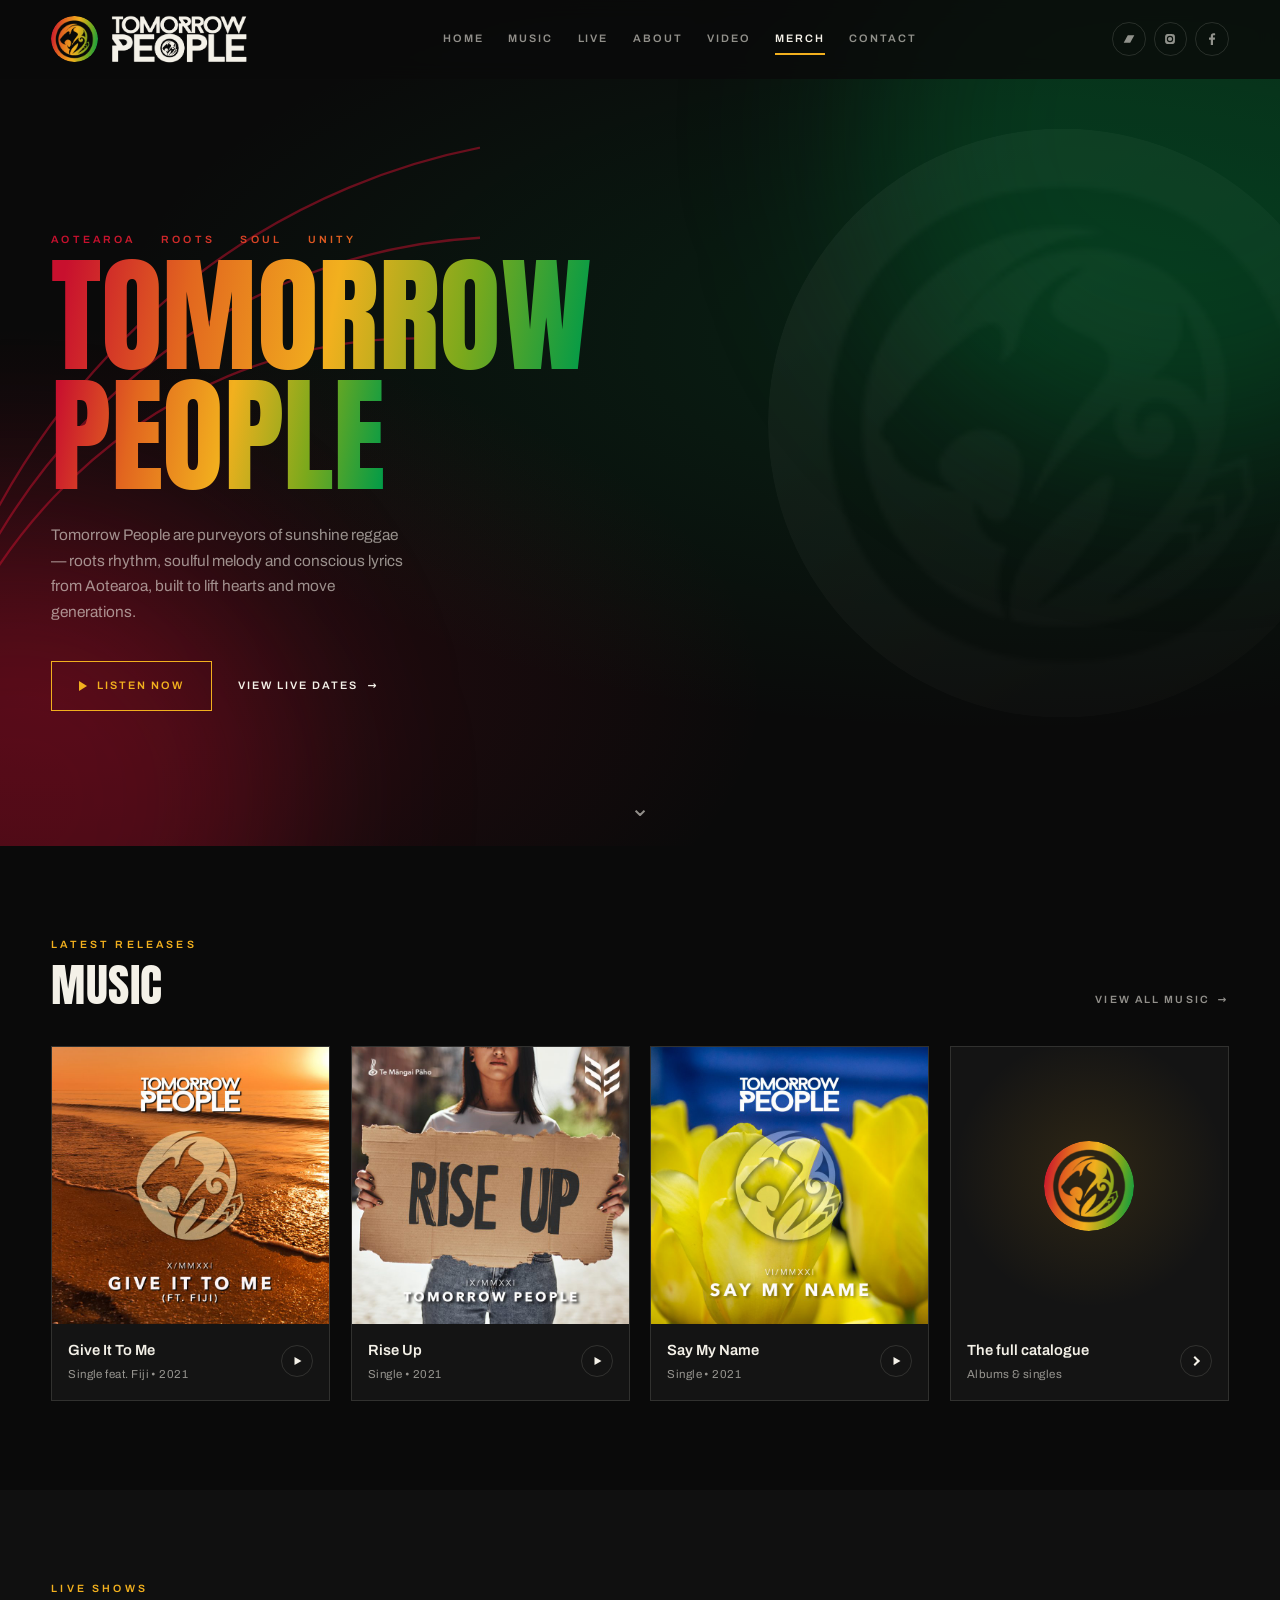
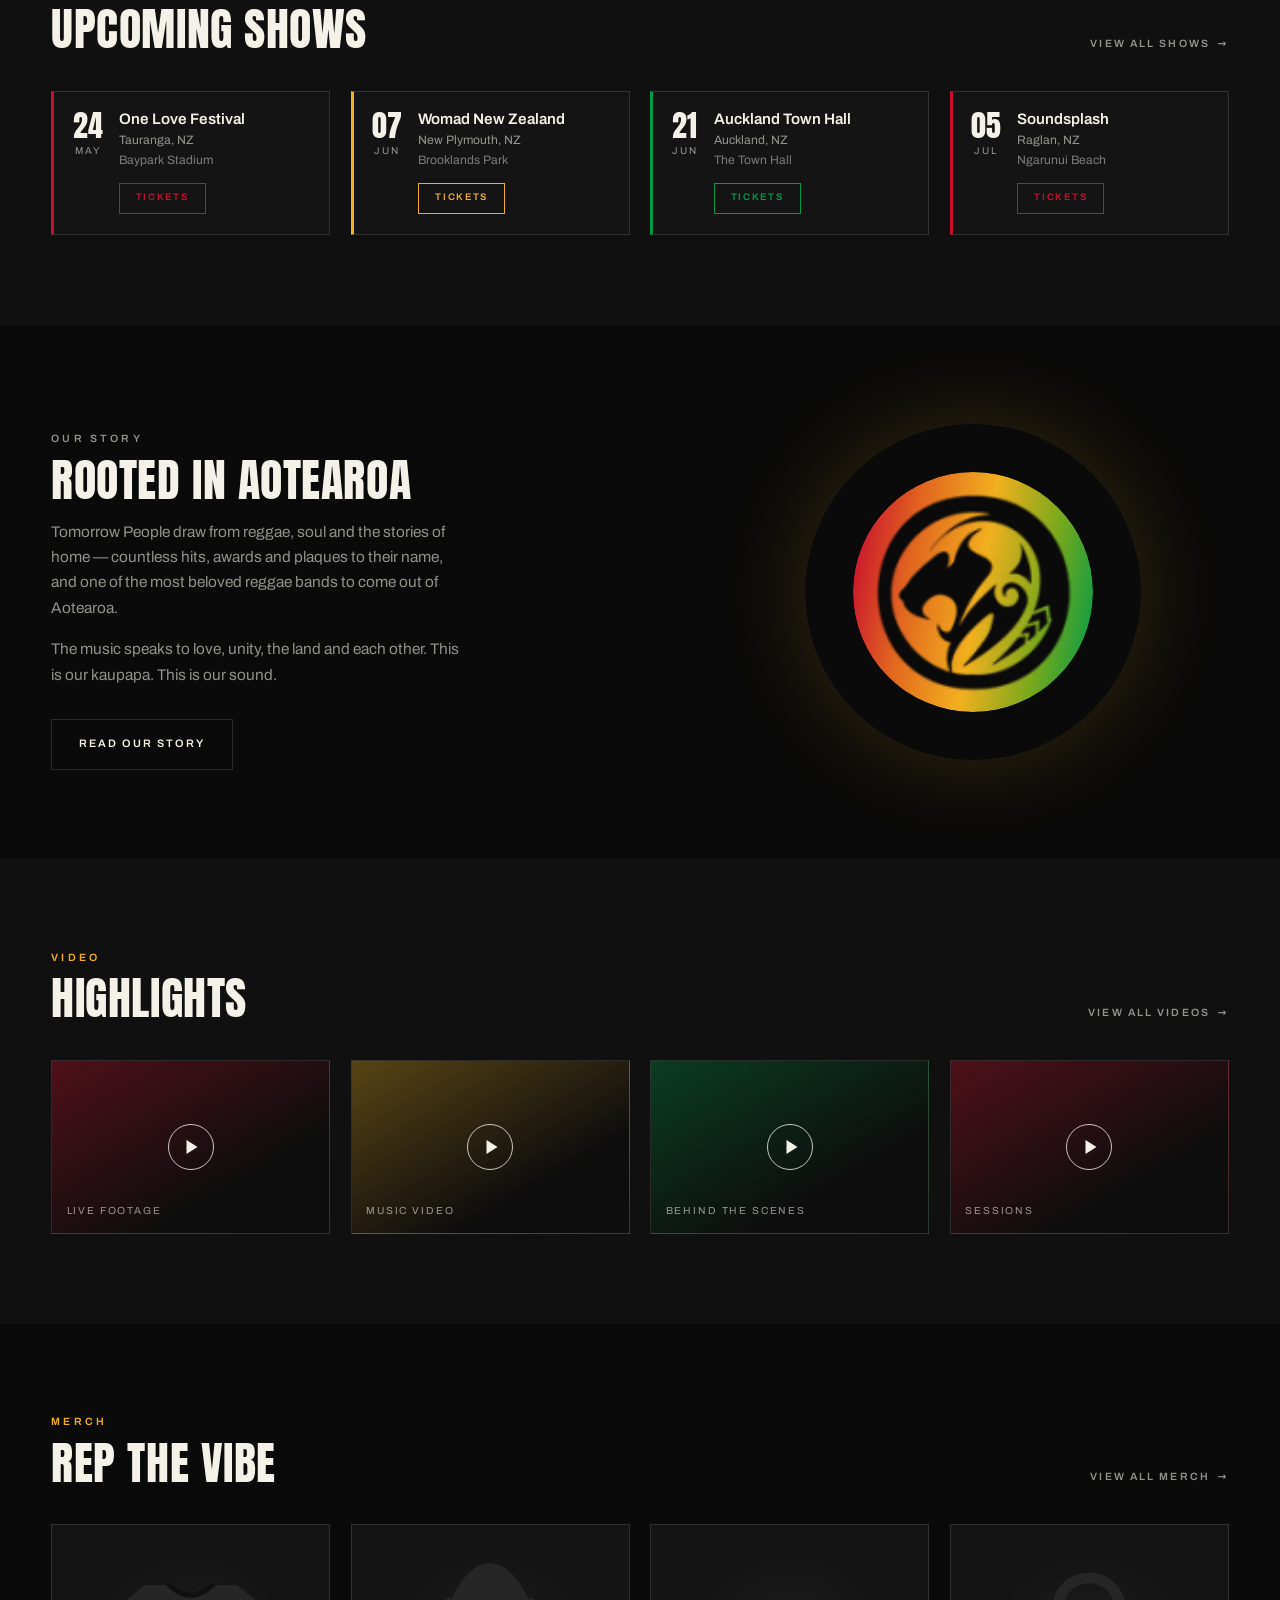
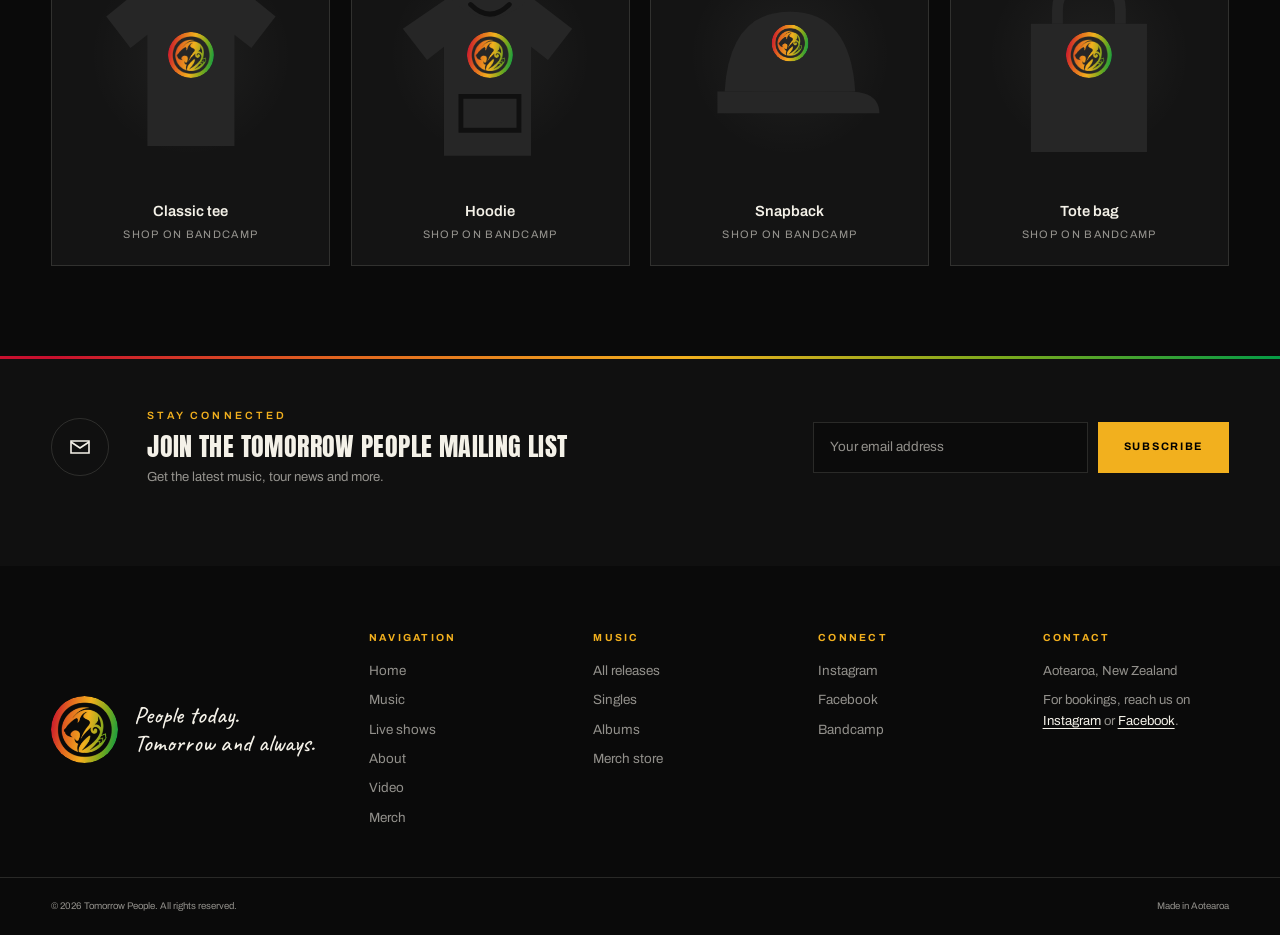
==== redesign/index.html @ d62527a4 "Add Tomorrow People website redesign Reggae-palette single-page redesign plus a self-contained stand" ====
<!DOCTYPE html>
<html lang="en-NZ">
<head>
<meta charset="utf-8">
<meta name="viewport" content="width=device-width, initial-scale=1">
<title>Tomorrow People — Aotearoa Reggae Band</title>
<meta name="description" content="Tomorrow People are purveyors of sunshine reggae. Countless hits, awards and plaques to their name, they are one of New Zealand's most beloved reggae bands.">
<link rel="icon" href="img/favicon.png">
<link rel="stylesheet" href="css/fonts.css">
<link rel="stylesheet" href="css/style.css">
</head>
<body>

<a class="skip" href="#main">Skip to content</a>

<header class="site-header" id="home">
  <div class="shell header-inner">
    <a class="brand" href="#home" aria-label="Tomorrow People — home">
      <span class="badge"><span class="badge-inner"><i class="emblem emblem-rasta"></i></span></span>
      <span class="wordmark"></span>
    </a>

    <nav class="nav-desktop" id="nav" aria-label="Primary">
      <a href="#home" class="is-active">Home</a>
      <a href="#music">Music</a>
      <a href="#live">Live</a>
      <a href="#about">About</a>
      <a href="#video">Video</a>
      <a href="#merch">Merch</a>
      <a href="#contact">Contact</a>
    </nav>

    <ul class="header-social">
      <li><a href="https://tomorrowpeople.bandcamp.com" target="_blank" rel="noopener" aria-label="Bandcamp">
        <svg viewBox="0 0 24 24" aria-hidden="true"><path d="M4 17.5 10.2 6.5H20L13.8 17.5H4Z"/></svg></a></li>
      <li><a href="https://www.instagram.com/tomorrowppl/" target="_blank" rel="noopener" aria-label="Instagram">
        <svg viewBox="0 0 24 24" aria-hidden="true"><path d="M12 7.2A4.8 4.8 0 1 0 16.8 12 4.81 4.81 0 0 0 12 7.2Zm0 7.92A3.12 3.12 0 1 1 15.12 12 3.12 3.12 0 0 1 12 15.12Zm6.12-8.1a1.12 1.12 0 1 1-1.12-1.12 1.12 1.12 0 0 1 1.12 1.12ZM12 4.68c2.4 0 2.69.01 3.64.05a4.98 4.98 0 0 1 1.67.31 3 3 0 0 1 1.72 1.72 4.98 4.98 0 0 1 .31 1.67c.04.95.05 1.24.05 3.64s-.01 2.69-.05 3.64a4.98 4.98 0 0 1-.31 1.67 3 3 0 0 1-1.72 1.72 4.98 4.98 0 0 1-1.67.31c-.95.04-1.24.05-3.64.05s-2.69-.01-3.64-.05a4.98 4.98 0 0 1-1.67-.31 3 3 0 0 1-1.72-1.72 4.98 4.98 0 0 1-.31-1.67C4.69 14.69 4.68 14.4 4.68 12s.01-2.69.05-3.64a4.98 4.98 0 0 1 .31-1.67 3 3 0 0 1 1.72-1.72 4.98 4.98 0 0 1 1.67-.31c.95-.04 1.24-.05 3.64-.05Z"/></svg></a></li>
      <li><a href="https://facebook.com/tomorrowppl" target="_blank" rel="noopener" aria-label="Facebook">
        <svg viewBox="0 0 24 24" aria-hidden="true"><path d="M13.5 21v-8h2.7l.4-3.1h-3.1V7.9c0-.9.25-1.5 1.55-1.5h1.65V3.6c-.3-.04-1.3-.13-2.45-.13-2.4 0-4.05 1.47-4.05 4.17V9.9H7.5V13h2.7v8h3.3Z"/></svg></a></li>
    </ul>

    <button class="burger" id="burger" aria-expanded="false" aria-controls="overlay-menu" aria-label="Open menu">
      <span></span><span></span><span></span>
    </button>
  </div>
</header>

<div class="overlay" id="overlay-menu" hidden>
  <nav class="overlay-nav" aria-label="Full">
    <a href="#home">Home</a>
    <a href="#music">Music</a>
    <a href="#live">Live</a>
    <a href="#about">About</a>
    <a href="#video">Video</a>
    <a href="#merch">Merch</a>
    <a href="#contact">Contact</a>
  </nav>
  <div class="overlay-foot">
    <a href="https://tomorrowpeople.bandcamp.com" target="_blank" rel="noopener">Bandcamp</a>
    <a href="https://www.instagram.com/tomorrowppl/" target="_blank" rel="noopener">Instagram</a>
    <a href="https://facebook.com/tomorrowppl" target="_blank" rel="noopener">Facebook</a>
  </div>
</div>

<main id="main">

  <!-- ── HERO ─────────────────────────────────────────────── -->
  <section class="hero">
    <i class="emblem hero-mark" aria-hidden="true"></i>
    <span class="glow glow-left" aria-hidden="true"></span>
    <span class="glow glow-right" aria-hidden="true"></span>
    <svg class="arcs" viewBox="0 0 300 500" preserveAspectRatio="none" aria-hidden="true">
      <path d="M-60 520 A 320 320 0 0 1 260 200" />
      <path d="M-60 520 A 380 380 0 0 1 320 140" />
      <path d="M-60 520 A 440 440 0 0 1 380 80" />
    </svg>

    <div class="shell hero-inner">
      <p class="eyebrow eyebrow-rasta">Aotearoa <b>&bull;</b> Roots <b>&bull;</b> Soul <b>&bull;</b> Unity</p>
      <h1 class="hero-title"><span class="rasta-text">Tomorrow</span><br><span class="rasta-text">People</span></h1>
      <p class="hero-lede">
        Tomorrow People are purveyors of sunshine reggae — roots rhythm,
        soulful melody and conscious lyrics from Aotearoa, built to lift
        hearts and move generations.
      </p>
      <div class="hero-actions">
        <a class="btn btn-gold" href="#music"><span class="play" aria-hidden="true"></span>Listen now</a>
        <a class="btn btn-plain" href="#live">View live dates <span aria-hidden="true">&#8594;</span></a>
      </div>
    </div>

    <a class="scroll-cue" href="#music" aria-label="Scroll to music"><span aria-hidden="true">&#8964;</span></a>
  </section>

  <!-- ── MUSIC ────────────────────────────────────────────── -->
  <section class="band" id="music">
    <div class="shell">
      <div class="head reveal">
        <div>
          <p class="eyebrow eyebrow-gold">Latest releases</p>
          <h2 class="section-title">Music</h2>
        </div>
        <a class="head-link" href="https://tomorrowpeople.bandcamp.com/music" target="_blank" rel="noopener">
          View all music <span aria-hidden="true">&#8594;</span>
        </a>
      </div>

      <ul class="cards reveal">
        <li class="card">
          <a href="https://tomorrowpeople.bandcamp.com/music" target="_blank" rel="noopener">
            <span class="card-art">
              <img src="img/cover-give-it-to-me.jpg" alt="Give It To Me (feat. Fiji) artwork" width="1417" height="1417" loading="lazy">
            </span>
            <span class="card-foot">
              <span class="card-text">
                <strong>Give It To Me</strong>
                <em>Single feat. Fiji &bull; 2021</em>
              </span>
              <span class="play-dot" aria-hidden="true"></span>
            </span>
          </a>
        </li>
        <li class="card">
          <a href="https://tomorrowpeople.bandcamp.com/music" target="_blank" rel="noopener">
            <span class="card-art">
              <img src="img/cover-rise-up.jpg" alt="Rise Up artwork" width="1417" height="1417" loading="lazy">
            </span>
            <span class="card-foot">
              <span class="card-text">
                <strong>Rise Up</strong>
                <em>Single &bull; 2021</em>
              </span>
              <span class="play-dot" aria-hidden="true"></span>
            </span>
          </a>
        </li>
        <li class="card">
          <a href="https://tomorrowpeople.bandcamp.com/music" target="_blank" rel="noopener">
            <span class="card-art">
              <img src="img/cover-say-my-name.jpg" alt="Say My Name artwork" width="1417" height="1417" loading="lazy">
            </span>
            <span class="card-foot">
              <span class="card-text">
                <strong>Say My Name</strong>
                <em>Single &bull; 2021</em>
              </span>
              <span class="play-dot" aria-hidden="true"></span>
            </span>
          </a>
        </li>
        <!-- Fourth tile stands in for the rest of the catalogue — there are only
             three cover files in the current site's media library. -->
        <li class="card card-more">
          <a href="https://tomorrowpeople.bandcamp.com/music" target="_blank" rel="noopener">
            <span class="card-art">
              <i class="emblem emblem-rasta" aria-hidden="true"></i>
            </span>
            <span class="card-foot">
              <span class="card-text">
                <strong>The full catalogue</strong>
                <em>Albums &amp; singles</em>
              </span>
              <span class="play-dot play-dot-arrow" aria-hidden="true"></span>
            </span>
          </a>
        </li>
      </ul>
    </div>
  </section>

  <!-- ── LIVE ─────────────────────────────────────────────── -->
  <section class="band band-alt" id="live">
    <div class="shell">
      <div class="head reveal">
        <div>
          <p class="eyebrow eyebrow-gold">Live shows</p>
          <h2 class="section-title">Upcoming shows</h2>
        </div>
        <a class="head-link" href="#contact">View all shows <span aria-hidden="true">&#8594;</span></a>
      </div>

      <!-- SAMPLE DATES — these are placeholders from the design mockup.
           Replace with real listings before this site goes live. -->
      <ul class="shows reveal">
        <li class="show show-red">
          <p class="show-when"><b>24</b><span>May</span></p>
          <div class="show-what">
            <h3>One Love Festival</h3>
            <p>Tauranga, NZ</p>
            <p class="show-venue">Baypark Stadium</p>
            <a class="ticket" href="#contact">Tickets</a>
          </div>
        </li>
        <li class="show show-gold">
          <p class="show-when"><b>07</b><span>Jun</span></p>
          <div class="show-what">
            <h3>Womad New Zealand</h3>
            <p>New Plymouth, NZ</p>
            <p class="show-venue">Brooklands Park</p>
            <a class="ticket" href="#contact">Tickets</a>
          </div>
        </li>
        <li class="show show-green">
          <p class="show-when"><b>21</b><span>Jun</span></p>
          <div class="show-what">
            <h3>Auckland Town Hall</h3>
            <p>Auckland, NZ</p>
            <p class="show-venue">The Town Hall</p>
            <a class="ticket" href="#contact">Tickets</a>
          </div>
        </li>
        <li class="show show-red">
          <p class="show-when"><b>05</b><span>Jul</span></p>
          <div class="show-what">
            <h3>Soundsplash</h3>
            <p>Raglan, NZ</p>
            <p class="show-venue">Ngarunui Beach</p>
            <a class="ticket" href="#contact">Tickets</a>
          </div>
        </li>
      </ul>
    </div>
  </section>

  <!-- ── ABOUT ────────────────────────────────────────────── -->
  <section class="band story" id="about">
    <div class="shell story-grid">
      <div class="story-copy reveal">
        <p class="eyebrow eyebrow-gold">Our story</p>
        <h2 class="section-title">Rooted in Aotearoa</h2>
        <p>
          Tomorrow People draw from reggae, soul and the stories of home —
          countless hits, awards and plaques to their name, and one of the
          most beloved reggae bands to come out of Aotearoa.
        </p>
        <p>
          The music speaks to love, unity, the land and each other.
          This is our kaupapa. This is our sound.
        </p>
        <a class="btn btn-outline" href="#contact">Read our story</a>
      </div>

      <div class="story-art reveal" aria-hidden="true">
        <span class="ring"><i class="emblem emblem-rasta"></i></span>
      </div>
    </div>
  </section>

  <!-- ── VIDEO ────────────────────────────────────────────── -->
  <section class="band band-alt" id="video">
    <div class="shell">
      <div class="head reveal">
        <div>
          <p class="eyebrow eyebrow-gold">Video</p>
          <h2 class="section-title">Highlights</h2>
        </div>
        <a class="head-link" href="#contact">View all videos <span aria-hidden="true">&#8594;</span></a>
      </div>

      <!-- PLACEHOLDER TILES — no video stills exist in the current site's media
           library. Drop in real thumbnails and links when you have them. -->
      <ul class="videos reveal">
        <li class="video video-red"><a href="#contact"><span class="video-play" aria-hidden="true"></span><span class="video-label">Live footage</span></a></li>
        <li class="video video-gold"><a href="#contact"><span class="video-play" aria-hidden="true"></span><span class="video-label">Music video</span></a></li>
        <li class="video video-green"><a href="#contact"><span class="video-play" aria-hidden="true"></span><span class="video-label">Behind the scenes</span></a></li>
        <li class="video video-red"><a href="#contact"><span class="video-play" aria-hidden="true"></span><span class="video-label">Sessions</span></a></li>
      </ul>
    </div>
  </section>

  <!-- ── MERCH ────────────────────────────────────────────── -->
  <section class="band" id="merch">
    <div class="shell">
      <div class="head reveal">
        <div>
          <p class="eyebrow eyebrow-gold">Merch</p>
          <h2 class="section-title">Rep the vibe</h2>
        </div>
        <a class="head-link" href="https://tomorrowpeople.bandcamp.com/merch" target="_blank" rel="noopener">
          View all merch <span aria-hidden="true">&#8594;</span>
        </a>
      </div>

      <!-- Garments are drawn placeholders — swap in real product photography.
           Prices intentionally omitted rather than invented. -->
      <ul class="merch reveal">
        <li class="product">
          <a href="https://tomorrowpeople.bandcamp.com/merch" target="_blank" rel="noopener">
            <span class="product-art">
              <svg viewBox="0 0 200 200" aria-hidden="true">
                <path d="M62 34 H84 q16 14 32 0 h22 l32 26 -20 26 -14 -11 v92 H64 v-92 l-14 11 -20 -26 z"/>
                <path class="cut" d="M82 34 q18 17 36 0"/>
              </svg>
              <i class="emblem emblem-rasta product-mark"></i>
            </span>
            <span class="product-name">Classic tee</span>
            <span class="product-meta">Shop on Bandcamp</span>
          </a>
        </li>
        <li class="product">
          <a href="https://tomorrowpeople.bandcamp.com/merch" target="_blank" rel="noopener">
            <span class="product-art">
              <svg viewBox="0 0 200 200" aria-hidden="true">
                <path d="M66 44 q34 24 68 0 l34 26 -20 26 -14 -11 v90 H62 v-90 l-14 11 -20 -26 z"/>
                <path d="M68 46 q32 30 64 0 q-14 -30 -32 -30 t-32 30 z"/>
                <path class="cut" d="M84 50 q16 16 32 0"/>
                <path class="cut" d="M76 126 h48 v28 h-48 z"/>
              </svg>
              <i class="emblem emblem-rasta product-mark"></i>
            </span>
            <span class="product-name">Hoodie</span>
            <span class="product-meta">Shop on Bandcamp</span>
          </a>
        </li>
        <li class="product">
          <a href="https://tomorrowpeople.bandcamp.com/merch" target="_blank" rel="noopener">
            <span class="product-art">
              <svg viewBox="0 0 200 200" aria-hidden="true">
                <path d="M46 122 q4 -66 54 -66 t54 66 z"/>
                <path d="M40 122 h108 q26 0 26 18 H40 z"/>
              </svg>
              <i class="emblem emblem-rasta product-mark product-mark-cap"></i>
            </span>
            <span class="product-name">Snapback</span>
            <span class="product-meta">Shop on Bandcamp</span>
          </a>
        </li>
        <li class="product">
          <a href="https://tomorrowpeople.bandcamp.com/merch" target="_blank" rel="noopener">
            <span class="product-art">
              <svg viewBox="0 0 200 200" aria-hidden="true">
                <rect x="52" y="66" width="96" height="106"/>
                <path class="outline" d="M74 66 v-12 a26 26 0 0 1 52 0 v12"/>
              </svg>
              <i class="emblem emblem-rasta product-mark"></i>
            </span>
            <span class="product-name">Tote bag</span>
            <span class="product-meta">Shop on Bandcamp</span>
          </a>
        </li>
      </ul>
    </div>
  </section>

  <!-- ── NEWSLETTER ───────────────────────────────────────── -->
  <section class="subscribe">
    <div class="shell subscribe-inner">
      <span class="envelope" aria-hidden="true">
        <svg viewBox="0 0 24 24"><path d="M3 6h18v12H3z" fill="none" stroke="currentColor" stroke-width="1.6"/><path d="m3 7 9 6 9-6" fill="none" stroke="currentColor" stroke-width="1.6"/></svg>
      </span>
      <div class="subscribe-copy">
        <p class="eyebrow eyebrow-gold">Stay connected</p>
        <h2>Join the Tomorrow People mailing list</h2>
        <p class="subscribe-note">Get the latest music, tour news and more.</p>
      </div>
      <form class="subscribe-form" id="newsletter" novalidate>
        <label class="visually-hidden" for="email">Email address</label>
        <input id="email" name="email" type="email" inputmode="email" placeholder="Your email address" required>
        <button type="submit">Subscribe</button>
      </form>
    </div>
    <p class="form-note" id="form-note" role="status"></p>
  </section>

</main>

<!-- ── FOOTER ─────────────────────────────────────────────── -->
<footer class="site-footer" id="contact">
  <div class="shell footer-grid">
    <div class="footer-brand">
      <span class="badge badge-lg"><span class="badge-inner"><i class="emblem emblem-rasta"></i></span></span>
      <p class="tagline">People today.<br>Tomorrow and always.</p>
    </div>

    <nav class="col" aria-label="Navigation">
      <h2 class="foot-head">Navigation</h2>
      <a href="#home">Home</a>
      <a href="#music">Music</a>
      <a href="#live">Live shows</a>
      <a href="#about">About</a>
      <a href="#video">Video</a>
      <a href="#merch">Merch</a>
    </nav>

    <nav class="col" aria-label="Music">
      <h2 class="foot-head">Music</h2>
      <a href="https://tomorrowpeople.bandcamp.com/music" target="_blank" rel="noopener">All releases</a>
      <a href="https://tomorrowpeople.bandcamp.com/music" target="_blank" rel="noopener">Singles</a>
      <a href="https://tomorrowpeople.bandcamp.com/music" target="_blank" rel="noopener">Albums</a>
      <a href="https://tomorrowpeople.bandcamp.com/merch" target="_blank" rel="noopener">Merch store</a>
    </nav>

    <nav class="col" aria-label="Connect">
      <h2 class="foot-head">Connect</h2>
      <a href="https://www.instagram.com/tomorrowppl/" target="_blank" rel="noopener">Instagram</a>
      <a href="https://facebook.com/tomorrowppl" target="_blank" rel="noopener">Facebook</a>
      <a href="https://tomorrowpeople.bandcamp.com" target="_blank" rel="noopener">Bandcamp</a>
    </nav>

    <!-- No booking/contact email is published on the current site — add one here. -->
    <div class="col">
      <h2 class="foot-head">Contact</h2>
      <p>Aotearoa, New Zealand</p>
      <p>For bookings, reach us on <a href="https://www.instagram.com/tomorrowppl/" target="_blank" rel="noopener">Instagram</a> or <a href="https://facebook.com/tomorrowppl" target="_blank" rel="noopener">Facebook</a>.</p>
    </div>
  </div>

  <div class="shell footer-bar">
    <small>&copy; 2026 Tomorrow People. All rights reserved.</small>
    <small>Made in Aotearoa</small>
  </div>
</footer>

<script src="js/main.js"></script>
</body>
</html>
---- redesign/css/fonts.css ----
/* latin-ext */
@font-face {
  font-family: 'Anton';
  font-style: normal;
  font-weight: 400;
  font-display: swap;
  src: url(../fonts/v27-1Ptgg87LROyAm3K9-C8QSw.woff2) format('woff2');
  unicode-range: U+0100-02BA, U+02BD-02C5, U+02C7-02CC, U+02CE-02D7, U+02DD-02FF, U+0304, U+0308, U+0329, U+1D00-1DBF, U+1E00-1E9F, U+1EF2-1EFF, U+2020, U+20A0-20AB, U+20AD-20C0, U+2113, U+2C60-2C7F, U+A720-A7FF;
}
/* latin */
@font-face {
  font-family: 'Anton';
  font-style: normal;
  font-weight: 400;
  font-display: swap;
  src: url(../fonts/v27-1Ptgg87LROyAm3Kz-C8.woff2) format('woff2');
  unicode-range: U+0000-00FF, U+0131, U+0152-0153, U+02BB-02BC, U+02C6, U+02DA, U+02DC, U+0304, U+0308, U+0329, U+2000-206F, U+20AC, U+2122, U+2191, U+2193, U+2212, U+2215, U+FEFF, U+FFFD;
}
/* latin-ext */
@font-face {
  font-family: 'Archivo';
  font-style: normal;
  font-weight: 400;
  font-stretch: 100%;
  font-display: swap;
  src: url(../fonts/v25-k3kPo8UDI-1M0wlSV9XAw6lQkqWY8Q82sLyTOxK-vA.woff2) format('woff2');
  unicode-range: U+0100-02BA, U+02BD-02C5, U+02C7-02CC, U+02CE-02D7, U+02DD-02FF, U+0304, U+0308, U+0329, U+1D00-1DBF, U+1E00-1E9F, U+1EF2-1EFF, U+2020, U+20A0-20AB, U+20AD-20C0, U+2113, U+2C60-2C7F, U+A720-A7FF;
}
/* latin */
@font-face {
  font-family: 'Archivo';
  font-style: normal;
  font-weight: 400;
  font-stretch: 100%;
  font-display: swap;
  src: url(../fonts/v25-k3kPo8UDI-1M0wlSV9XAw6lQkqWY8Q82sLydOxI.woff2) format('woff2');
  unicode-range: U+0000-00FF, U+0131, U+0152-0153, U+02BB-02BC, U+02C6, U+02DA, U+02DC, U+0304, U+0308, U+0329, U+2000-206F, U+20AC, U+2122, U+2191, U+2193, U+2212, U+2215, U+FEFF, U+FFFD;
}
/* latin-ext */
@font-face {
  font-family: 'Archivo';
  font-style: normal;
  font-weight: 500;
  font-stretch: 100%;
  font-display: swap;
  src: url(../fonts/v25-k3kPo8UDI-1M0wlSV9XAw6lQkqWY8Q82sLyTOxK-vA.woff2) format('woff2');
  unicode-range: U+0100-02BA, U+02BD-02C5, U+02C7-02CC, U+02CE-02D7, U+02DD-02FF, U+0304, U+0308, U+0329, U+1D00-1DBF, U+1E00-1E9F, U+1EF2-1EFF, U+2020, U+20A0-20AB, U+20AD-20C0, U+2113, U+2C60-2C7F, U+A720-A7FF;
}
/* latin */
@font-face {
  font-family: 'Archivo';
  font-style: normal;
  font-weight: 500;
  font-stretch: 100%;
  font-display: swap;
  src: url(../fonts/v25-k3kPo8UDI-1M0wlSV9XAw6lQkqWY8Q82sLydOxI.woff2) format('woff2');
  unicode-range: U+0000-00FF, U+0131, U+0152-0153, U+02BB-02BC, U+02C6, U+02DA, U+02DC, U+0304, U+0308, U+0329, U+2000-206F, U+20AC, U+2122, U+2191, U+2193, U+2212, U+2215, U+FEFF, U+FFFD;
}
/* latin-ext */
@font-face {
  font-family: 'Archivo';
  font-style: normal;
  font-weight: 600;
  font-stretch: 100%;
  font-display: swap;
  src: url(../fonts/v25-k3kPo8UDI-1M0wlSV9XAw6lQkqWY8Q82sLyTOxK-vA.woff2) format('woff2');
  unicode-range: U+0100-02BA, U+02BD-02C5, U+02C7-02CC, U+02CE-02D7, U+02DD-02FF, U+0304, U+0308, U+0329, U+1D00-1DBF, U+1E00-1E9F, U+1EF2-1EFF, U+2020, U+20A0-20AB, U+20AD-20C0, U+2113, U+2C60-2C7F, U+A720-A7FF;
}
/* latin */
@font-face {
  font-family: 'Archivo';
  font-style: normal;
  font-weight: 600;
  font-stretch: 100%;
  font-display: swap;
  src: url(../fonts/v25-k3kPo8UDI-1M0wlSV9XAw6lQkqWY8Q82sLydOxI.woff2) format('woff2');
  unicode-range: U+0000-00FF, U+0131, U+0152-0153, U+02BB-02BC, U+02C6, U+02DA, U+02DC, U+0304, U+0308, U+0329, U+2000-206F, U+20AC, U+2122, U+2191, U+2193, U+2212, U+2215, U+FEFF, U+FFFD;
}
/* latin-ext */
@font-face {
  font-family: 'Archivo';
  font-style: normal;
  font-weight: 700;
  font-stretch: 100%;
  font-display: swap;
  src: url(../fonts/v25-k3kPo8UDI-1M0wlSV9XAw6lQkqWY8Q82sLyTOxK-vA.woff2) format('woff2');
  unicode-range: U+0100-02BA, U+02BD-02C5, U+02C7-02CC, U+02CE-02D7, U+02DD-02FF, U+0304, U+0308, U+0329, U+1D00-1DBF, U+1E00-1E9F, U+1EF2-1EFF, U+2020, U+20A0-20AB, U+20AD-20C0, U+2113, U+2C60-2C7F, U+A720-A7FF;
}
/* latin */
@font-face {
  font-family: 'Archivo';
  font-style: normal;
  font-weight: 700;
  font-stretch: 100%;
  font-display: swap;
  src: url(../fonts/v25-k3kPo8UDI-1M0wlSV9XAw6lQkqWY8Q82sLydOxI.woff2) format('woff2');
  unicode-range: U+0000-00FF, U+0131, U+0152-0153, U+02BB-02BC, U+02C6, U+02DA, U+02DC, U+0304, U+0308, U+0329, U+2000-206F, U+20AC, U+2122, U+2191, U+2193, U+2212, U+2215, U+FEFF, U+FFFD;
}

/* latin-ext */
@font-face {
  font-family: 'Caveat';
  font-style: normal;
  font-weight: 500;
  font-display: swap;
  src: url(../fonts/caveat-Wnz6HAc5bAfYB2Q7aDYYmg8.woff2) format('woff2');
  unicode-range: U+0100-02BA, U+02BD-02C5, U+02C7-02CC, U+02CE-02D7, U+02DD-02FF, U+0304, U+0308, U+0329, U+1D00-1DBF, U+1E00-1E9F, U+1EF2-1EFF, U+2020, U+20A0-20AB, U+20AD-20C0, U+2113, U+2C60-2C7F, U+A720-A7FF;
}
/* latin */
@font-face {
  font-family: 'Caveat';
  font-style: normal;
  font-weight: 500;
  font-display: swap;
  src: url(../fonts/caveat-Wnz6HAc5bAfYB2Q7ZjYY.woff2) format('woff2');
  unicode-range: U+0000-00FF, U+0131, U+0152-0153, U+02BB-02BC, U+02C6, U+02DA, U+02DC, U+0304, U+0308, U+0329, U+2000-206F, U+20AC, U+2122, U+2191, U+2193, U+2212, U+2215, U+FEFF, U+FFFD;
}
/* latin-ext */
@font-face {
  font-family: 'Caveat';
  font-style: normal;
  font-weight: 600;
  font-display: swap;
  src: url(../fonts/caveat-Wnz6HAc5bAfYB2Q7aDYYmg8.woff2) format('woff2');
  unicode-range: U+0100-02BA, U+02BD-02C5, U+02C7-02CC, U+02CE-02D7, U+02DD-02FF, U+0304, U+0308, U+0329, U+1D00-1DBF, U+1E00-1E9F, U+1EF2-1EFF, U+2020, U+20A0-20AB, U+20AD-20C0, U+2113, U+2C60-2C7F, U+A720-A7FF;
}
/* latin */
@font-face {
  font-family: 'Caveat';
  font-style: normal;
  font-weight: 600;
  font-display: swap;
  src: url(../fonts/caveat-Wnz6HAc5bAfYB2Q7ZjYY.woff2) format('woff2');
  unicode-range: U+0000-00FF, U+0131, U+0152-0153, U+02BB-02BC, U+02C6, U+02DA, U+02DC, U+0304, U+0308, U+0329, U+2000-206F, U+20AC, U+2122, U+2191, U+2193, U+2212, U+2215, U+FEFF, U+FFFD;
}
---- redesign/css/style.css ----
/* Tomorrow People — 2026 redesign
   Display: Anton · Text/UI: Archivo · Script: Caveat (all self-hosted) */

:root {
  --ink:       #0a0a0a;
  --panel:     #101010;
  --panel-2:   #141414;
  --cream:     #f4f1e8;
  --muted:     rgba(244, 241, 232, .58);
  --faint:     rgba(244, 241, 232, .13);

  --red:   #c8102e;
  --gold:  #f2b01e;
  --green: #009b48;

  --rasta: linear-gradient(100deg, var(--red) 4%, #e2661f 26%, var(--gold) 52%, #7ba91c 76%, var(--green) 98%);

  --shell: 1360px;
  --pad: clamp(1.25rem, 4vw, 4rem);
  --section-y: clamp(3.5rem, 7vw, 6.5rem);

  --display: "Anton", "Arial Narrow", sans-serif;
  --text: "Archivo", system-ui, -apple-system, "Segoe UI", sans-serif;
  --script: "Caveat", cursive;

  --ease: cubic-bezier(.22, .61, .36, 1);

  /* Emblem crop, from the 900×320 logo sheet. The mark is a solid disc with the
     lion knocked OUT of it, so the gradient paints the disc and the lion reads as
     negative space. Cropping inside the disc's outer edge (x313 y141, 148×148) and
     clipping to a circle trims the reggae margin down to a slim collar. */
  --sheet: url(../img/logo-black-big.png);
}

*, *::before, *::after { box-sizing: border-box; }

html { scroll-behavior: smooth; scroll-padding-top: 5.5rem; }

body {
  margin: 0;
  background: var(--ink);
  color: var(--cream);
  font-family: var(--text);
  font-size: clamp(.88rem, .82rem + .18vw, .97rem);
  line-height: 1.65;
  -webkit-font-smoothing: antialiased;
  overflow-x: hidden;
}

img, svg { display: block; max-width: 100%; height: auto; }
a { color: inherit; text-decoration: none; }
h1, h2, h3 { margin: 0; font-weight: 400; }
p { margin: 0; }
ul { margin: 0; padding: 0; list-style: none; }

:focus-visible { outline: 2px solid var(--gold); outline-offset: 3px; }

.shell {
  width: 100%; max-width: var(--shell);
  margin-inline: auto; padding-inline: var(--pad);
}

.visually-hidden {
  position: absolute; width: 1px; height: 1px;
  margin: -1px; padding: 0; overflow: hidden;
  clip-path: inset(50%); white-space: nowrap;
}

.skip {
  position: absolute; top: -100px; left: 1rem; z-index: 100;
  background: var(--gold); color: #000;
  padding: .7rem 1.1rem; font-size: .75rem;
  letter-spacing: .14em; text-transform: uppercase;
}
.skip:focus { top: 1rem; }

/* ── The emblem, cropped out of the wordmark and re-coloured ─── */

.emblem {
  --size: 2rem;
  display: block;
  width: var(--size); height: var(--size);
  border-radius: 50%;
  background: var(--cream);
  -webkit-mask-image: var(--sheet);
  mask-image: var(--sheet);
  -webkit-mask-repeat: no-repeat;
  mask-repeat: no-repeat;
  -webkit-mask-size: calc(var(--size) * 6.0811) calc(var(--size) * 2.1622);
  mask-size: calc(var(--size) * 6.0811) calc(var(--size) * 2.1622);
  -webkit-mask-position: calc(var(--size) * -2.1149) calc(var(--size) * -.9527);
  mask-position: calc(var(--size) * -2.1149) calc(var(--size) * -.9527);
}
.emblem-rasta { background: var(--rasta); }

.wordmark {
  display: block;
  width: 8.6rem; aspect-ratio: 900 / 320;
  background: var(--cream);
  -webkit-mask-image: var(--sheet);
  mask-image: var(--sheet);
  -webkit-mask-size: contain; mask-size: contain;
  -webkit-mask-repeat: no-repeat; mask-repeat: no-repeat;
}

/* No outer ring — the emblem's own disc is the mark. */
.badge { display: grid; place-items: center; flex: none; }
.badge-inner { display: grid; place-items: center; }
.badge .emblem { --size: 2.9rem; }
.badge-lg .emblem { --size: 4.2rem; }

/* ── Type helpers ─────────────────────────────────────────── */

.section-title {
  font-family: var(--display);
  font-size: clamp(1.8rem, 1.2rem + 2.1vw, 2.9rem);
  line-height: 1.02;
  letter-spacing: .012em;
  text-transform: uppercase;
}

.eyebrow {
  text-transform: uppercase;
  letter-spacing: .3em;
  font-size: .66rem;
  font-weight: 600;
  margin-bottom: .5rem;
}
.eyebrow-gold { color: var(--gold); }
.eyebrow-rasta {
  background: var(--rasta);
  -webkit-background-clip: text; background-clip: text;
  color: transparent;
}
.eyebrow b { font-weight: 400; opacity: .8; margin-inline: .25rem; }

.rasta-text {
  background: var(--rasta);
  -webkit-background-clip: text; background-clip: text;
  color: transparent;
}

.head {
  display: flex; align-items: flex-end; justify-content: space-between;
  gap: 1.5rem; flex-wrap: wrap;
  margin-bottom: clamp(1.5rem, 3vw, 2.4rem);
}
.head-link {
  text-transform: uppercase; letter-spacing: .2em;
  font-size: .66rem; font-weight: 600;
  display: inline-flex; align-items: center; gap: .5rem;
  color: var(--muted);
  transition: color .3s var(--ease), gap .3s var(--ease);
}
.head-link:hover { color: var(--gold); gap: .85rem; }

/* ── Buttons ──────────────────────────────────────────────── */

.btn {
  display: inline-flex; align-items: center; gap: .6rem;
  padding: .95rem 1.7rem;
  border: 1px solid transparent;
  text-transform: uppercase; letter-spacing: .18em;
  font-size: .68rem; font-weight: 600;
  transition: background-color .3s var(--ease), color .3s var(--ease),
              border-color .3s var(--ease), transform .3s var(--ease);
  white-space: nowrap;
}
.btn-gold { border-color: var(--gold); color: var(--gold); }
.btn-gold:hover { background: var(--gold); color: #000; }

.btn-outline { border-color: var(--faint); color: var(--cream); }
.btn-outline:hover { border-color: var(--gold); color: var(--gold); }

.btn-plain { color: var(--cream); padding-inline: .4rem; }
.btn-plain:hover { color: var(--gold); }

.play {
  width: 0; height: 0;
  border-left: 8px solid currentColor;
  border-top: 5px solid transparent;
  border-bottom: 5px solid transparent;
}

/* ── Header ───────────────────────────────────────────────── */

.site-header {
  position: fixed; inset: 0 0 auto 0; z-index: 50;
  background: rgba(10, 10, 10, .82);
  backdrop-filter: blur(10px);
  border-bottom: 1px solid transparent;
  transition: background-color .35s var(--ease), border-color .35s var(--ease);
}
.site-header.is-stuck {
  background: rgba(10, 10, 10, .96);
  border-bottom-color: var(--faint);
}

.header-inner {
  display: flex; align-items: center; gap: clamp(1rem, 3vw, 2.5rem);
  min-height: 4.9rem;
}
.brand { display: flex; align-items: center; gap: .8rem; }

.nav-desktop {
  display: flex; gap: clamp(.9rem, 1.9vw, 2rem);
  margin-inline: auto;
}
.nav-desktop a {
  position: relative;
  text-transform: uppercase; letter-spacing: .18em;
  font-size: .68rem; font-weight: 600;
  padding-block: .4rem;
  color: var(--muted);
  transition: color .3s var(--ease);
}
.nav-desktop a::after {
  content: ""; position: absolute; left: 0; right: 0; bottom: 0;
  height: 2px; background: var(--gold);
  transform: scaleX(0); transform-origin: center;
  transition: transform .3s var(--ease);
}
.nav-desktop a:hover { color: var(--cream); }
.nav-desktop a.is-active { color: var(--cream); }
.nav-desktop a.is-active::after { transform: scaleX(1); }

.header-social { display: flex; gap: .5rem; }
.header-social a {
  display: grid; place-items: center;
  width: 2.1rem; height: 2.1rem; border-radius: 50%;
  border: 1px solid var(--faint); color: var(--muted);
  transition: color .3s var(--ease), border-color .3s var(--ease);
}
.header-social svg { width: 1rem; height: 1rem; fill: currentColor; }
.header-social a:hover { color: var(--gold); border-color: var(--gold); }

.burger {
  display: none; gap: 5px; place-content: center;
  width: 2.6rem; height: 2.6rem;
  background: none; border: 0; cursor: pointer; padding: 0;
}
.burger span {
  display: block; width: 25px; height: 2px; background: var(--cream);
  transition: transform .3s var(--ease), opacity .2s var(--ease);
}
.burger[aria-expanded="true"] span:nth-child(1) { transform: translateY(7px) rotate(45deg); }
.burger[aria-expanded="true"] span:nth-child(2) { opacity: 0; }
.burger[aria-expanded="true"] span:nth-child(3) { transform: translateY(-7px) rotate(-45deg); }

/* ── Overlay menu ─────────────────────────────────────────── */

.overlay {
  position: fixed; inset: 0; z-index: 45;
  background: var(--ink);
  display: flex; flex-direction: column;
  justify-content: center; gap: 2.5rem;
  padding: 6rem var(--pad) 3rem;
}
.overlay[hidden] { display: none; }
.overlay-nav { display: grid; gap: .3rem; }
.overlay-nav a {
  font-family: var(--display);
  font-size: clamp(1.9rem, 1rem + 4.4vw, 3.4rem);
  line-height: 1.15; text-transform: uppercase;
  color: var(--muted);
  transition: color .3s var(--ease), transform .3s var(--ease);
}
.overlay-nav a:hover { color: var(--gold); transform: translateX(.5rem); }
.overlay-foot {
  display: flex; flex-wrap: wrap; gap: 1.4rem;
  border-top: 1px solid var(--faint); padding-top: 1.4rem;
  font-size: .7rem; letter-spacing: .18em; text-transform: uppercase;
  color: var(--muted);
}

/* ── Hero ─────────────────────────────────────────────────── */

.hero {
  position: relative; overflow: hidden;
  display: grid; align-items: center;
  min-height: min(94vh, 880px);
  padding-top: 6rem;
  background:
    radial-gradient(120% 80% at 78% 40%, rgba(0, 155, 72, .16), transparent 58%),
    radial-gradient(90% 70% at 4% 82%, rgba(200, 16, 46, .18), transparent 62%),
    var(--ink);
}

.hero-mark {
  --size: clamp(22rem, 46vw, 44rem);
  position: absolute; top: 50%; right: -6%;
  transform: translateY(-50%);
  background: linear-gradient(150deg, rgba(244,241,232,.24), rgba(244,241,232,.05));
  opacity: .22;
  filter: blur(.4px);
  pointer-events: none;
}

.glow {
  position: absolute; border-radius: 50%;
  filter: blur(90px); pointer-events: none;
}
.glow-left { width: 34rem; height: 34rem; left: -16rem; bottom: -14rem; background: rgba(200, 16, 46, .3); }
.glow-right { width: 40rem; height: 40rem; right: -14rem; top: -12rem; background: rgba(0, 155, 72, .26); }

.arcs {
  position: absolute; left: 0; bottom: 0;
  width: min(38%, 30rem); height: 100%;
  fill: none; stroke: var(--red); stroke-width: 1.4;
  opacity: .5; pointer-events: none;
}

.hero-inner { position: relative; z-index: 2; }

.hero-title {
  font-family: var(--display);
  font-size: clamp(3rem, .4rem + 9.4vw, 8.5rem);
  line-height: .95;
  letter-spacing: -.004em;
  text-transform: uppercase;
}

.hero-lede {
  margin-top: 1.6rem;
  color: var(--muted);
  max-width: 40ch;
}
.hero-actions { display: flex; flex-wrap: wrap; align-items: center; gap: 1.2rem; margin-top: 2.3rem; }

.scroll-cue {
  position: absolute; left: 50%; bottom: 1.6rem;
  transform: translateX(-50%);
  color: var(--muted); font-size: 1.5rem; line-height: 1;
  animation: bob 2.4s ease-in-out infinite;
}
.scroll-cue:hover { color: var(--gold); }
@keyframes bob { 0%, 100% { transform: translate(-50%, 0); } 50% { transform: translate(-50%, 6px); } }

/* ── Section shells ───────────────────────────────────────── */

.band { padding-block: var(--section-y); background: var(--ink); }
.band-alt { background: var(--panel); }

/* ── Music cards ──────────────────────────────────────────── */

.cards {
  display: grid;
  grid-template-columns: repeat(4, minmax(0, 1fr));
  gap: clamp(.8rem, 1.6vw, 1.4rem);
}
.card { background: var(--panel-2); border: 1px solid var(--faint); }
.card > a { display: block; height: 100%; }
.card-art { display: grid; place-items: center; aspect-ratio: 1; overflow: hidden; }
.card-art img {
  width: 100%; height: 100%; object-fit: cover;
  transition: transform .5s var(--ease);
}
.card:hover .card-art img { transform: scale(1.05); }
.card-more .card-art {
  background: radial-gradient(70% 70% at 50% 45%, rgba(242, 176, 30, .12), transparent 70%);
}
/* --size must be a length: the mask-size/mask-position calcs below resolve
   percentages against different boxes and would desync the crop. */
.card-more .emblem { --size: clamp(3.5rem, 7vw, 6rem); }

.card-foot {
  display: flex; align-items: center; justify-content: space-between;
  gap: .8rem; padding: .85rem 1rem 1rem;
}
.card-text { display: grid; gap: .15rem; min-width: 0; }
.card-text strong { font-weight: 600; font-size: .92rem; }
.card-text em {
  font-style: normal; font-size: .72rem;
  color: var(--muted); letter-spacing: .04em;
}

.play-dot {
  position: relative; flex: none;
  width: 2rem; height: 2rem; border-radius: 50%;
  border: 1px solid var(--faint);
  transition: border-color .3s var(--ease), background-color .3s var(--ease);
}
.play-dot::after {
  content: ""; position: absolute; top: 50%; left: 54%;
  transform: translate(-50%, -50%);
  border-left: 7px solid var(--cream);
  border-top: 4.5px solid transparent;
  border-bottom: 4.5px solid transparent;
  transition: border-left-color .3s var(--ease);
}
.play-dot-arrow::after {
  left: 50%; border: 0;
  width: 7px; height: 7px;
  border-top: 2px solid var(--cream); border-right: 2px solid var(--cream);
  transform: translate(-65%, -50%) rotate(45deg);
}
.card:hover .play-dot { border-color: var(--gold); background: var(--gold); }
.card:hover .play-dot::after { border-left-color: #000; border-top-color: #000; border-right-color: #000; }

/* ── Shows ────────────────────────────────────────────────── */

.shows {
  display: grid;
  grid-template-columns: repeat(4, minmax(0, 1fr));
  gap: clamp(.8rem, 1.6vw, 1.4rem);
}
.show {
  display: flex; gap: 1rem;
  padding: 1.15rem 1.15rem 1.25rem;
  background: var(--panel-2);
  border: 1px solid var(--faint);
  border-left: 3px solid var(--gold);
  transition: transform .3s var(--ease), border-color .3s var(--ease);
}
.show:hover { transform: translateY(-4px); }
.show-red { border-left-color: var(--red); }
.show-gold { border-left-color: var(--gold); }
.show-green { border-left-color: var(--green); }

.show-when { text-align: center; flex: none; }
.show-when b {
  display: block; font-family: var(--display);
  font-size: 1.9rem; line-height: 1; font-weight: 400;
}
.show-when span {
  display: block; margin-top: .15rem;
  font-size: .62rem; letter-spacing: .2em; text-transform: uppercase;
  color: var(--muted);
}
.show-what { min-width: 0; }
.show-what h3 { font-size: .95rem; font-weight: 600; line-height: 1.3; }
.show-what p { font-size: .76rem; color: var(--muted); }
.show-venue { opacity: .8; }
.ticket {
  display: inline-block; margin-top: .8rem;
  padding: .42rem 1rem;
  border: 1px solid currentColor;
  font-size: .6rem; letter-spacing: .18em; text-transform: uppercase; font-weight: 600;
  transition: background-color .3s var(--ease), color .3s var(--ease);
}
.show-red .ticket { color: var(--red); }
.show-gold .ticket { color: var(--gold); }
.show-green .ticket { color: var(--green); }
.show-red .ticket:hover { background: var(--red); color: #fff; }
.show-gold .ticket:hover { background: var(--gold); color: #000; }
.show-green .ticket:hover { background: var(--green); color: #fff; }

/* ── Story ────────────────────────────────────────────────── */

.story { position: relative; overflow: hidden; }
.story-grid {
  display: grid;
  grid-template-columns: minmax(0, 1fr) minmax(0, .85fr);
  gap: clamp(2rem, 5vw, 4rem);
  align-items: center;
}
.story-copy p { color: var(--muted); max-width: 46ch; margin-top: 1rem; }
.story-copy .section-title { margin-bottom: .4rem; }
.story-copy .btn { margin-top: 2rem; }

.story-art { display: grid; place-items: center; }
.ring {
  display: grid; place-items: center;
  width: min(100%, 21rem); aspect-ratio: 1;
  border-radius: 50%;
  box-shadow: 0 0 90px rgba(242, 176, 30, .18);
}
.ring .emblem { --size: clamp(9rem, 19vw, 15rem); }

/* ── Video ────────────────────────────────────────────────── */

.videos {
  display: grid;
  grid-template-columns: repeat(4, minmax(0, 1fr));
  gap: clamp(.8rem, 1.6vw, 1.4rem);
}
.video > a {
  position: relative; display: grid; place-items: center;
  aspect-ratio: 16 / 10;
  border: 1px solid var(--faint);
  overflow: hidden;
}
.video-red > a { background: linear-gradient(150deg, rgba(200,16,46,.34), #0d0d0d 70%); }
.video-gold > a { background: linear-gradient(150deg, rgba(242,176,30,.32), #0d0d0d 70%); }
.video-green > a { background: linear-gradient(150deg, rgba(0,155,72,.32), #0d0d0d 70%); }

.video-play {
  position: relative;
  width: 2.9rem; height: 2.9rem; border-radius: 50%;
  border: 1.5px solid rgba(244, 241, 232, .8);
  transition: background-color .3s var(--ease), transform .3s var(--ease);
}
.video-play::after {
  content: ""; position: absolute; top: 50%; left: 54%;
  transform: translate(-50%, -50%);
  border-left: 11px solid var(--cream);
  border-top: 7px solid transparent;
  border-bottom: 7px solid transparent;
}
.video:hover .video-play { transform: scale(1.08); background: rgba(244, 241, 232, .14); }
.video-label {
  position: absolute; left: .9rem; bottom: .8rem;
  font-size: .64rem; letter-spacing: .18em; text-transform: uppercase;
  color: var(--muted);
}

/* ── Merch ────────────────────────────────────────────────── */

.merch {
  display: grid;
  grid-template-columns: repeat(4, minmax(0, 1fr));
  gap: clamp(.8rem, 1.6vw, 1.4rem);
}
.product { background: var(--panel-2); border: 1px solid var(--faint); }
.product > a { display: grid; gap: .2rem; padding: 1.2rem 1.1rem 1.3rem; justify-items: center; }

.product-art {
  position: relative; display: grid; place-items: center;
  width: 100%; aspect-ratio: 1; margin-bottom: .6rem;
  background: radial-gradient(58% 58% at 50% 46%, rgba(244, 241, 232, .05), transparent 72%);
}
.product-art svg {
  width: 100%; height: 100%;
  fill: #262626; stroke: none;
  transition: transform .35s var(--ease);
}
.product-art svg .cut { fill: none; stroke: #101010; stroke-width: 4; stroke-linecap: round; }
.product-art svg .outline { fill: none; stroke: #262626; stroke-width: 9; }
.product:hover .product-art svg { transform: translateY(-5px); }

.product-mark {
  position: absolute; top: 46%; left: 50%;
  transform: translate(-50%, -50%);
  --size: clamp(1.9rem, 3.6vw, 2.9rem);
  transition: transform .35s var(--ease);
}
.product:hover .product-mark { transform: translate(-50%, calc(-50% - 5px)); }
.product-mark-cap { top: 41%; --size: clamp(1.5rem, 2.9vw, 2.3rem); }

.product-name { font-weight: 600; font-size: .92rem; }
.product-meta { font-size: .68rem; letter-spacing: .12em; text-transform: uppercase; color: var(--muted); }

/* ── Newsletter ───────────────────────────────────────────── */

.subscribe {
  padding-block: clamp(2rem, 4vw, 3rem);
  background: var(--panel);
  border-top: 3px solid transparent;
  border-image: var(--rasta) 1;
}
.subscribe-inner {
  display: flex; align-items: center; gap: clamp(1rem, 3vw, 2.5rem);
  flex-wrap: wrap;
}
.envelope {
  display: grid; place-items: center; flex: none;
  width: 3.6rem; height: 3.6rem; border-radius: 50%;
  border: 1px solid var(--faint); color: var(--cream);
}
.envelope svg { width: 1.5rem; height: 1.5rem; }
.subscribe-copy { flex: 1 1 20rem; }
.subscribe-copy h2 {
  font-family: var(--display);
  font-size: clamp(1.15rem, .9rem + 1vw, 1.6rem);
  text-transform: uppercase; letter-spacing: .015em; line-height: 1.15;
}
.subscribe-note { color: var(--muted); font-size: .82rem; margin-top: .3rem; }

.subscribe-form { display: flex; gap: .6rem; flex: 0 1 26rem; }
.subscribe-form input {
  flex: 1; min-width: 0;
  background: #0b0b0b; border: 1px solid var(--faint);
  color: var(--cream); padding: .85rem 1rem; font: inherit; font-size: .84rem;
}
.subscribe-form input::placeholder { color: var(--muted); }
.subscribe-form input:focus { outline: none; border-color: var(--gold); }
.subscribe-form button {
  background: var(--gold); border: 0; cursor: pointer;
  color: #000; padding: .85rem 1.6rem;
  font: inherit; font-size: .68rem; font-weight: 700;
  letter-spacing: .16em; text-transform: uppercase;
  transition: filter .3s var(--ease);
}
.subscribe-form button:hover { filter: brightness(1.12); }

.form-note {
  max-width: var(--shell); margin: .8rem auto 0;
  padding-inline: var(--pad);
  min-height: 1.1rem; font-size: .76rem; color: var(--gold);
}

/* ── Footer ───────────────────────────────────────────────── */

.site-footer { background: var(--ink); padding-top: clamp(2.5rem, 5vw, 4rem); }

.footer-grid {
  display: grid;
  grid-template-columns: minmax(0, 1.5fr) repeat(4, minmax(0, 1fr));
  gap: clamp(1.5rem, 3vw, 2.5rem);
  padding-bottom: clamp(2rem, 4vw, 3rem);
}
.footer-brand { display: flex; align-items: center; gap: 1rem; }
.tagline {
  font-family: var(--script);
  font-size: 1.5rem; line-height: 1.15;
  color: var(--cream);
}

.col { display: grid; gap: .45rem; align-content: start; }
.col p { color: var(--muted); font-size: .82rem; }
.col p a { color: var(--cream); text-decoration: underline; text-underline-offset: 3px; }
.col p a:hover { color: var(--gold); }
.foot-head {
  font-size: .64rem; letter-spacing: .22em; text-transform: uppercase;
  font-weight: 700; color: var(--gold); margin-bottom: .35rem;
}
.col > a { color: var(--muted); font-size: .84rem; width: fit-content; }
.col > a:hover { color: var(--cream); }

.footer-bar {
  display: flex; flex-wrap: wrap; gap: 1rem;
  justify-content: space-between;
  padding-block: 1.3rem;
  border-top: 1px solid var(--faint);
  color: var(--muted); font-size: .72rem;
}

/* ── Reveals ──────────────────────────────────────────────── */

.reveal {
  opacity: 0; transform: translateY(20px);
  transition: opacity .7s var(--ease), transform .7s var(--ease);
}
.reveal.in { opacity: 1; transform: none; }

/* ── Responsive ───────────────────────────────────────────── */

@media (max-width: 1180px) {
  .nav-desktop { display: none; }
  .burger { display: grid; }
  .brand { margin-right: auto; }
  .footer-grid { grid-template-columns: repeat(3, minmax(0, 1fr)); }
  .footer-brand { grid-column: 1 / -1; }
}

@media (max-width: 900px) {
  .cards, .shows, .videos, .merch { grid-template-columns: repeat(2, minmax(0, 1fr)); }
  .story-grid { grid-template-columns: minmax(0, 1fr); }
  .story-art { order: -1; }
  .ring { width: min(100%, 15rem); }
  .hero-mark { --size: 30rem; right: -22%; opacity: .14; }
}

@media (max-width: 620px) {
  .header-social { display: none; }
  .cards, .shows, .videos, .merch { grid-template-columns: minmax(0, 1fr); }
  .footer-grid { grid-template-columns: repeat(2, minmax(0, 1fr)); }
  .subscribe-form { flex: 1 1 100%; }
  .arcs { display: none; }
}

@media (prefers-reduced-motion: reduce) {
  html { scroll-behavior: auto; }
  .scroll-cue { animation: none; }
  .reveal { opacity: 1; transform: none; transition: none; }
  *, *::before, *::after {
    animation-duration: .01ms !important;
    transition-duration: .01ms !important;
  }
}
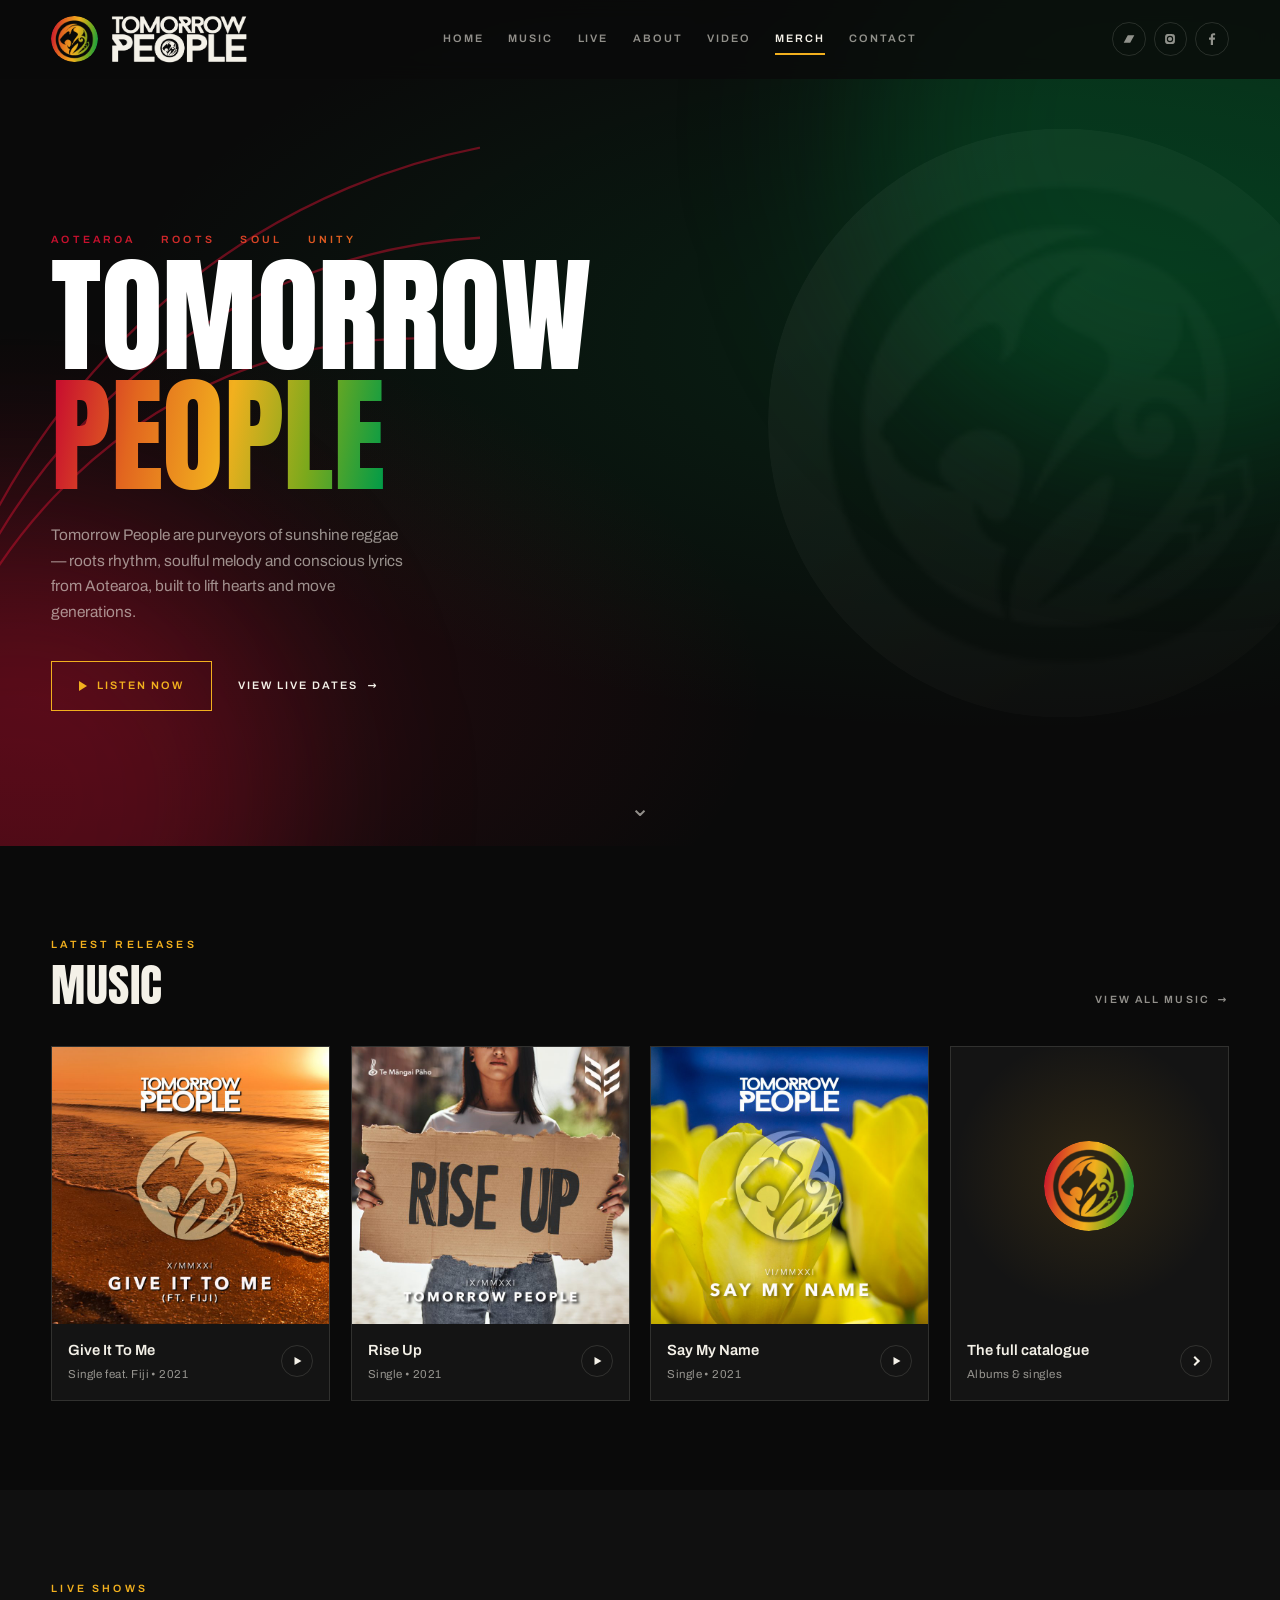
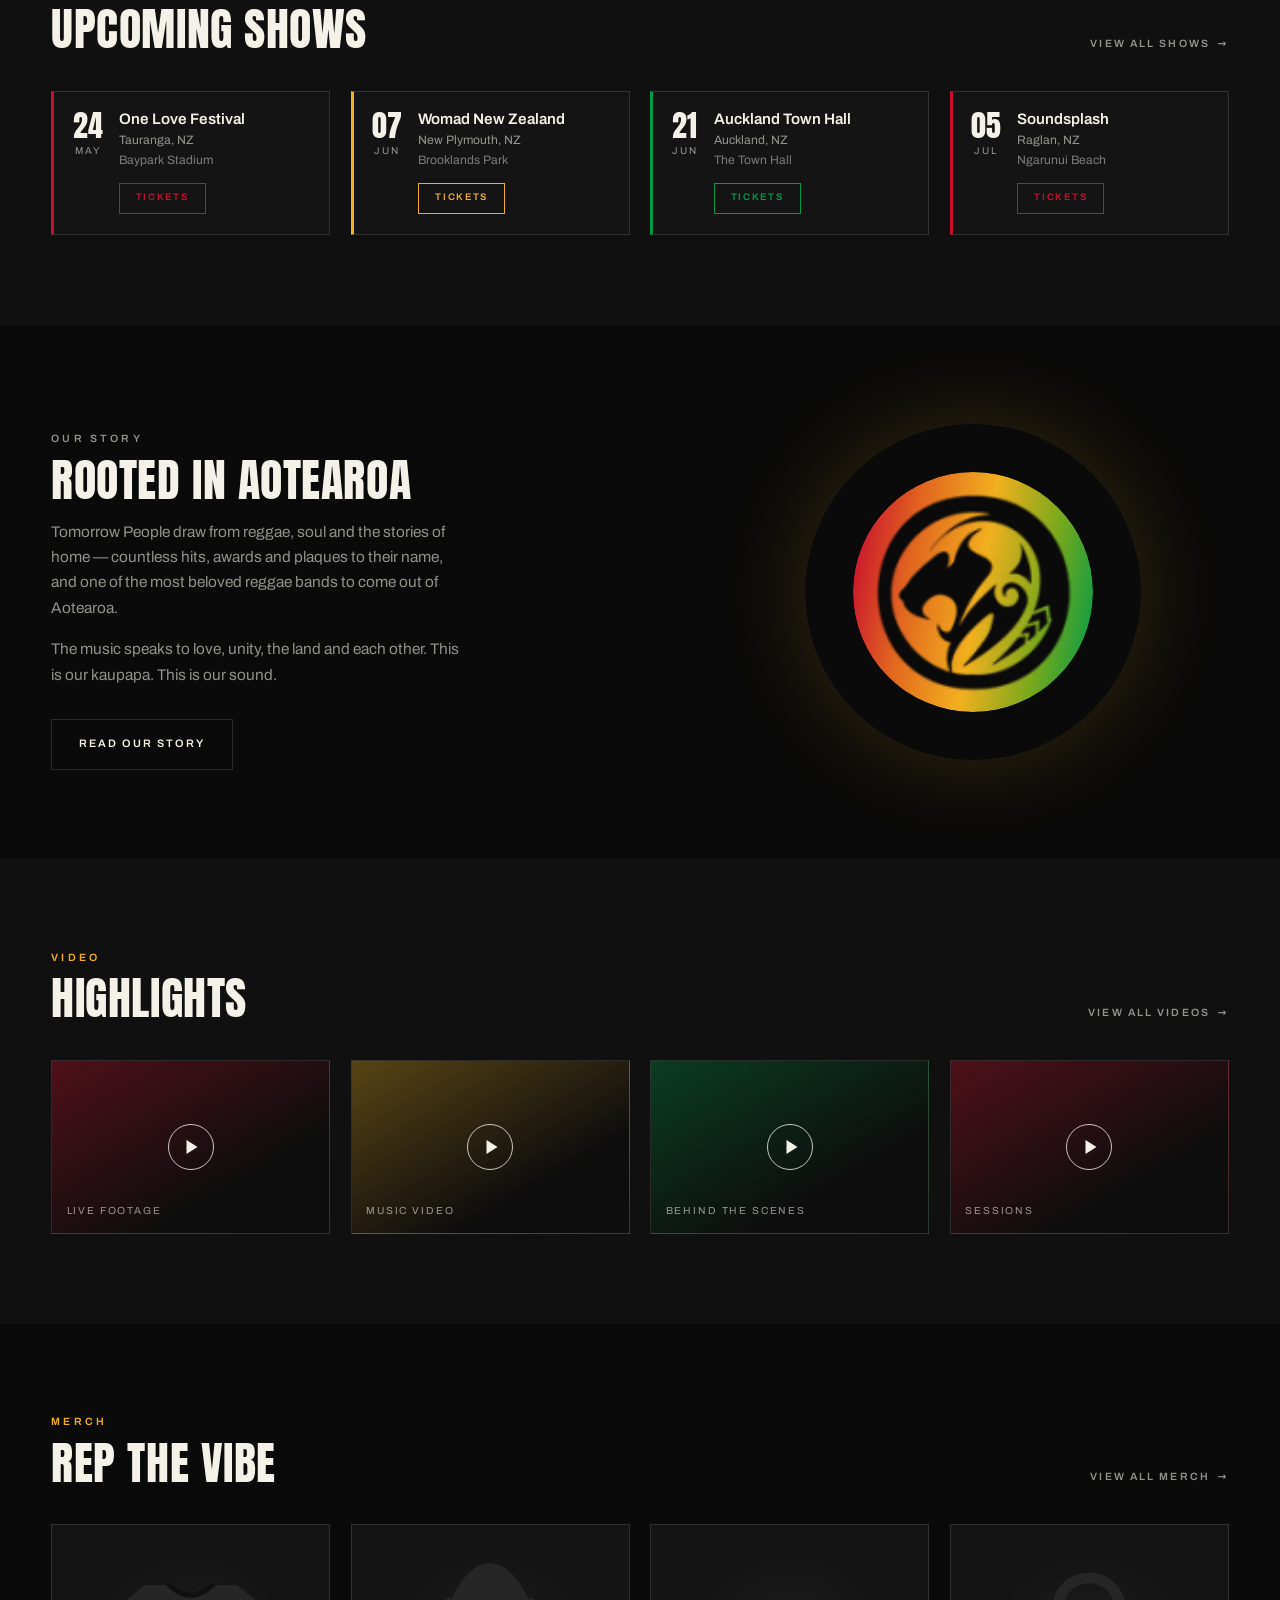
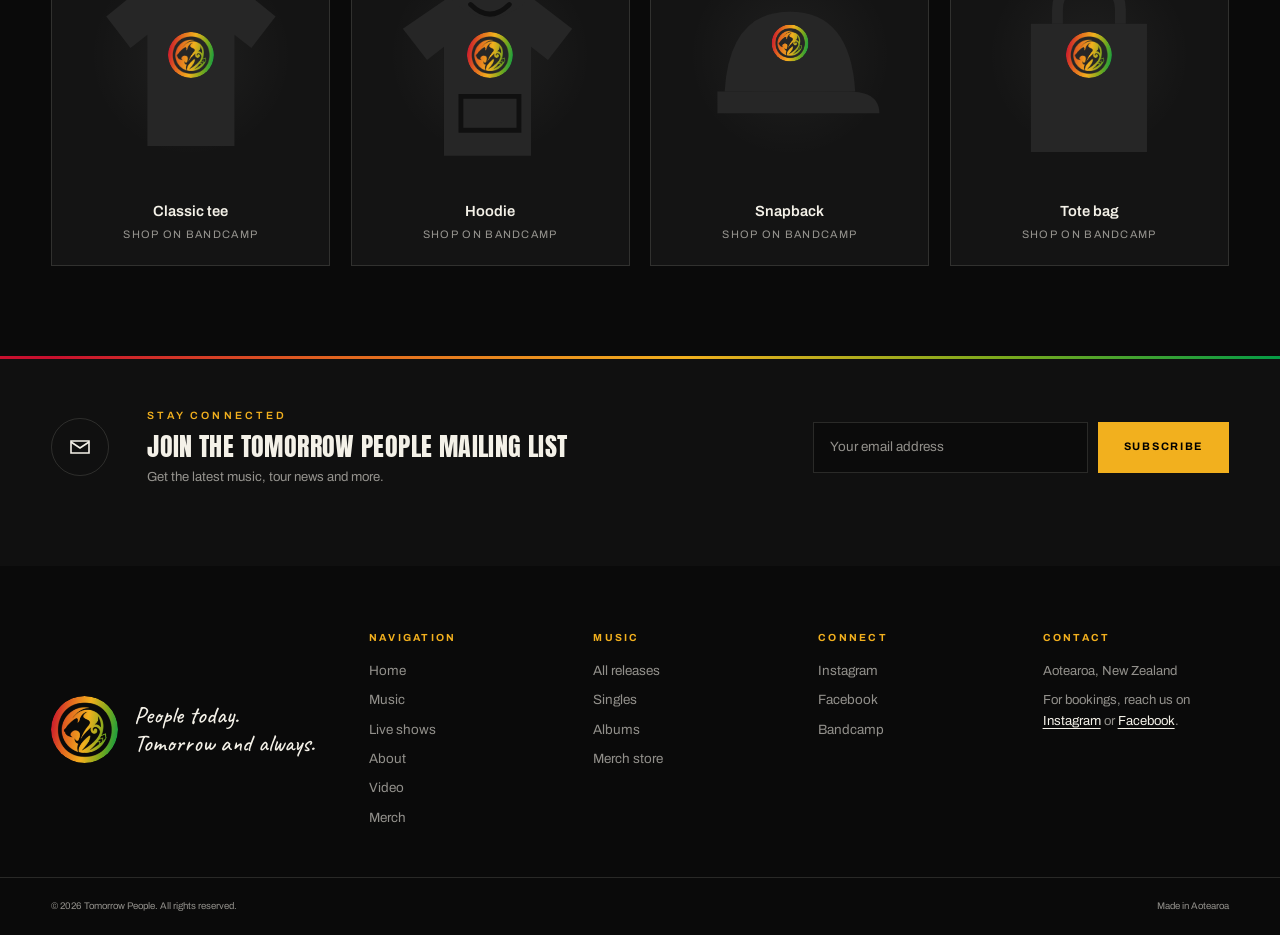
==== commit 7f6ffe4b: "Hero: make "Tomorrow" white, keep "People" in the reggae gradient Co-Authored-By: Claude Opus 5 <nor" ====
--- a/redesign/index.html
+++ b/redesign/index.html
@@ -77,7 +77,7 @@
 
     <div class="shell hero-inner">
       <p class="eyebrow eyebrow-rasta">Aotearoa <b>&bull;</b> Roots <b>&bull;</b> Soul <b>&bull;</b> Unity</p>
-      <h1 class="hero-title"><span class="rasta-text">Tomorrow</span><br><span class="rasta-text">People</span></h1>
+      <h1 class="hero-title"><span class="hero-white">Tomorrow</span><br><span class="rasta-text">People</span></h1>
       <p class="hero-lede">
         Tomorrow People are purveyors of sunshine reggae — roots rhythm,
         soulful melody and conscious lyrics from Aotearoa, built to lift
--- a/redesign/css/style.css
+++ b/redesign/css/style.css
@@ -139,6 +139,7 @@
   -webkit-background-clip: text; background-clip: text;
   color: transparent;
 }
+.hero-white { color: #fff; }
 
 .head {
   display: flex; align-items: flex-end; justify-content: space-between;
